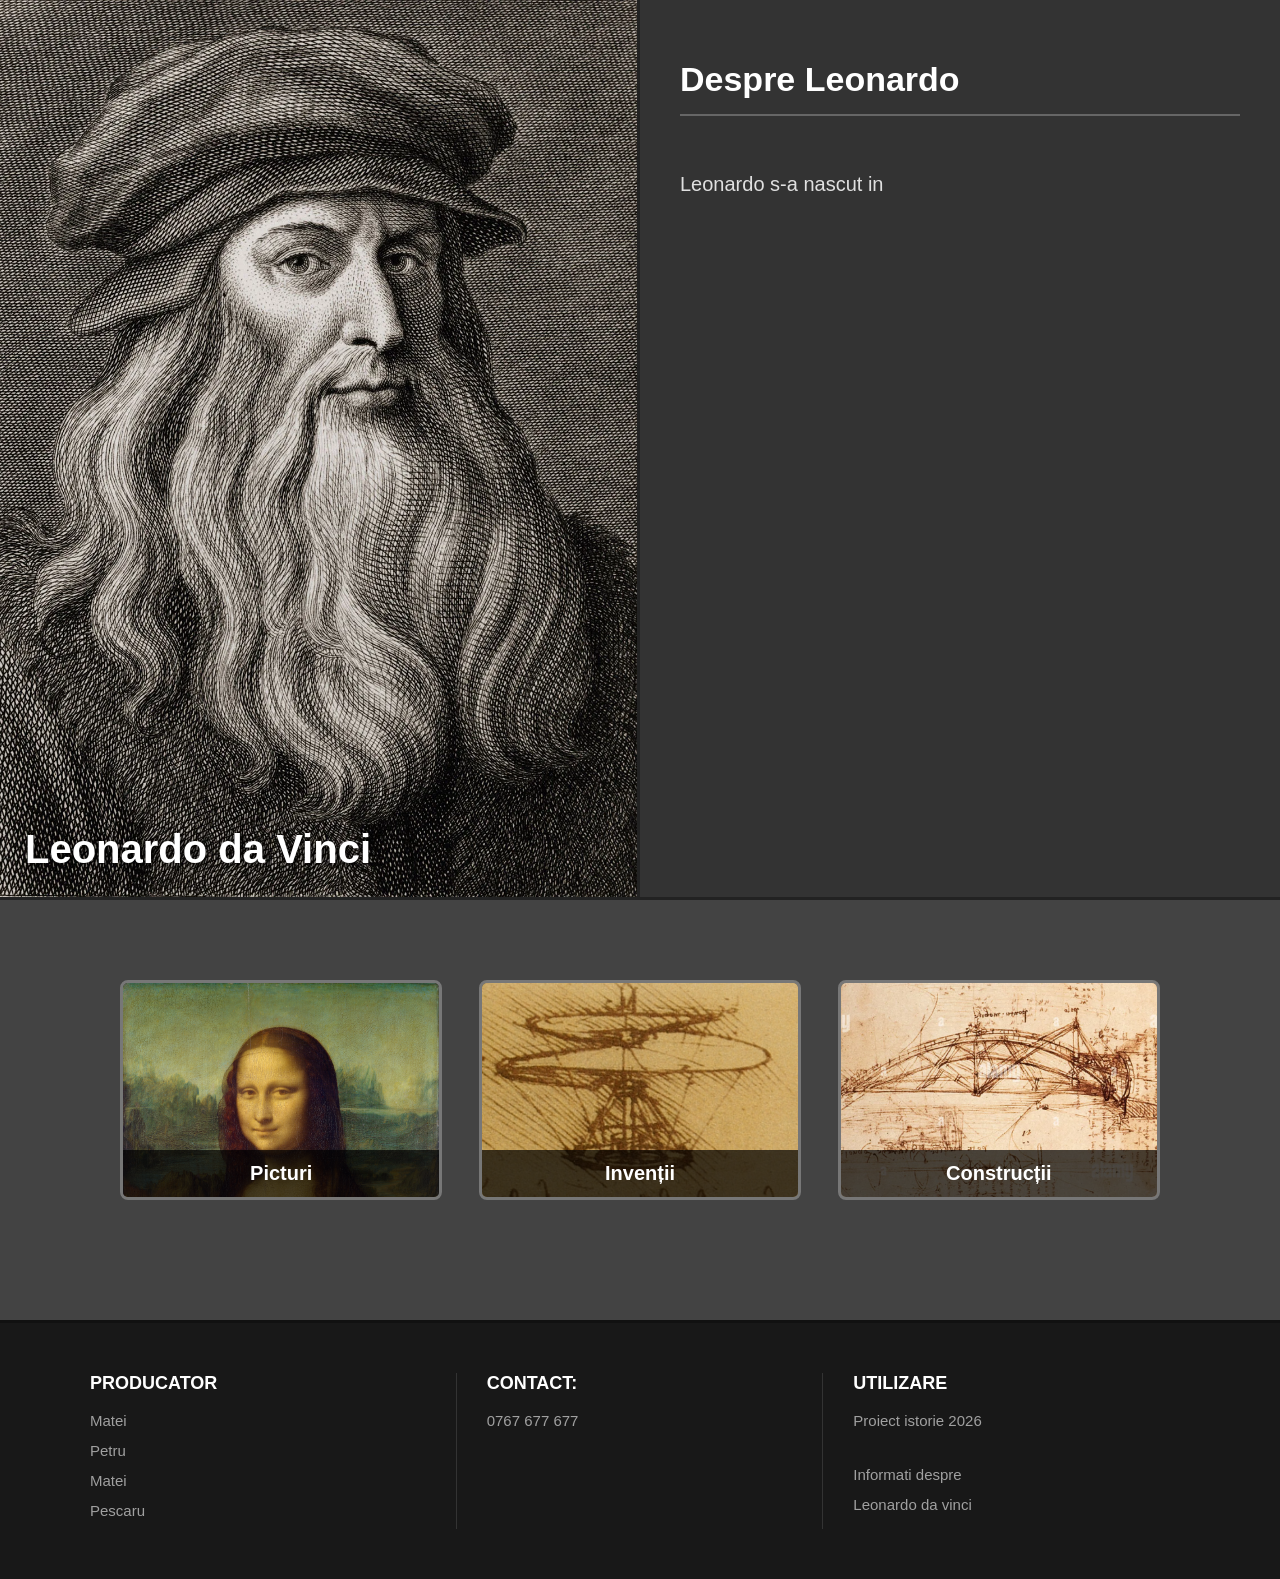
==== index.html @ 7d36aa70 "Add files via upload" ====
<!doctype html>
<html lang="ro">
  <head>
    <meta charset="UTF-8" />
    <meta name="viewport" content="width=device-width, initial-scale=1.0" />
    <title>Leonardo da Vinci</title>
    <link rel="stylesheet" href="style.css" />
  </head>
  <body>
    <div class="ecran-principal">
      <div class="jumatate-stanga">
        <img
          class="leonardo"
          src="Leonardo-da-Vinci-Italian-Renaissance-Florence-Engraving-1500.webp"
          alt="Leonardo da Vinci"
        />
        <p class="textpp">Leonardo da Vinci</p>
      </div>
      <div class="jumatate-dreapta">
        <h2>Despre Leonardo</h2>
        <p>Leonardo s-a nascut in</p>
      </div>
    </div>
    <div class="zona-scroll">
      <div class="trei-patratele">
        <a href="picturi.html" target="_blank" class="patrat-mic">
          <img class="poza-monalisa" src="Mona_Lisa.jpg" alt="Picturi" />
          <span class="text-jos-poza">Picturi</span>
        </a>
        <a href="inventi.html" target="_blank" class="patrat-mic">
          <img src="Leonardo_da_Vinci_helicopter.jpg" alt="Invenții" />
          <span class="text-jos-poza">Invenții</span>
        </a>
        <a href="constructi.html" target="_blank" class="patrat-mic">
          <img class="poza-pod" src="pod autoportant.webp" alt="Constructi" />
          <span class="text-jos-poza">Construcții</span>
        </a>
      </div>
    </div>

    <footer class="footer-site">
      <div class="footer-container">
        <div class="footer-coloana">
          <h3>Producator</h3>
          <p>Matei</p>
          <p>Petru</p>
          <p>Matei</p>
          <p>Pescaru</p>
        </div>
        <div class="footer-coloana">
          <h3>Contact:</h3>
          <p>0767 677 677</p>
        </div>
        <div class="footer-coloana">
          <h3>Utilizare</h3>
          <p>Proiect istorie 2026</p>
          <br>
          <p>Informati despre</p>
          <p>Leonardo da vinci</p>

        </div>
      </div>
    </footer>
  </body>
</html>
---- style.css ----
* {
  box-sizing: border-box;
}

body {
  background-color: #434343;
  font-family: Arial, sans-serif;
  color: white;
  margin: 0;
  padding: 0;
}

.ecran-principal {
  display: flex;
  width: 100%;
  height: 100vh;
  border-bottom: 3px solid #222;
}

.jumatate-stanga {
  width: 50%;
  height: 100%;
  position: relative;
  border-right: 3px solid #222;
}

.jumatate-dreapta {
  width: 50%;
  height: 100%;
  background-color: #333333;
  padding: 60px;
  display: flex;
  flex-direction: column;
  justify-content: flex-start;
  overflow-y: auto;
}


.leonardo {
  width: 100%;
  height: 100%;
  object-fit: cover;
  object-position: top center;
  display: block;
}

.textpp {
  position: absolute;
  bottom: 30px;
  left: 30px;
  margin: 0;
  font-size: 55px;
  font-weight: bold;
  color: white;
  text-shadow: 2px 2px 8px black;
}

.jumatate-dreapta h2 {
  font-size: 42px;
  margin-top: 20px;
  margin-bottom: 30px;
  border-bottom: 2px solid #666;
  padding-bottom: 15px;
}

.jumatate-dreapta p {
  font-size: 20px;
  line-height: 1.8;
  color: #e0e0e0;
  margin-bottom: 20px;
}

.zona-scroll {
  max-width: 1100px;
  margin: 0 auto;
  padding: 80px 30px;
}

.trei-patratele {
  display: flex;
  justify-content: space-between;
  gap: 30px;
}

.patrat-mic {
  width: 31%;
  height: 260px;
  position: relative;
  border: 3px solid #777;
  border-radius: 8px;
  overflow: hidden;
  display: block;
  text-decoration: none;
  background-color: #2b2b2b;
  transition: 0.2s;
}

.patrat-mic:hover {
  border-color: white;
  transform: scale(1.03);
}

.patrat-mic img {
  width: 100%;
  height: 100%;
  object-fit: cover;
  display: block;
}

.poza-monalisa {
  width: 100%;
  height: 100%;
  object-fit: cover;
  object-position: top center;
}

.poza-pod {
  width: 100%;
  height: 100%;
  object-fit: cover;
  transform: scale(1);
}

.text-jos-poza {
  position: absolute;
  bottom: 0;
  left: 0;
  width: 100%;
  background-color: rgba(0, 0, 0, 0.7);
  color: white;
  text-align: center;
  padding: 12px 0;
  font-size: 20px;
  font-weight: bold;
}

.footer-site {
  background-color: #181818;
  border-top: 3px solid #111111;
  padding: 50px 30px;
  margin-top: 40px;
}

.footer-container {
  max-width: 1100px;
  margin: 0 auto;
  display: grid;
  grid-template-columns: repeat(3, 1fr);
}

.footer-coloana {
  padding: 0 30px;
  border-right: 1px solid #333333;
}

.footer-coloana:first-child {
  padding-left: 0;
}

.footer-coloana:last-child {
  border-right: none;
  padding-right: 0;
}

.footer-coloana h3 {
  font-size: 18px;
  margin-top: 0;
  margin-bottom: 15px;
  color: white;
  text-transform: uppercase;
}

.footer-coloana p {
  font-size: 15px;
  line-height: 1.6;
  color: #a0a0a0;
  margin: 6px 0;
}

/* --- 1. TELEFON VERTICAL (PORTRAIT): o singura coloana --- */
@media (max-width: 600px) and (orientation: portrait) {
  .ecran-principal {
    flex-direction: column;
    min-height: auto;
  }

  .jumatate-stanga {
    width: 100%;
    min-height: 380px;
    height: 380px;
    border-right: none;
    border-bottom: 3px solid #222;
  }

  .textpp {
    font-size: 32px;
    bottom: 20px;
    left: 20px;
  }

  .jumatate-dreapta {
    width: 100%;
    min-height: auto;
    padding: 30px 20px;
  }

  .jumatate-dreapta h2 {
    font-size: 28px;
    margin-top: 0;
  }

  .jumatate-dreapta p {
    font-size: 17px;
  }

  .zona-scroll {
    padding: 40px 20px;
  }

  .trei-patratele {
    flex-direction: column;
    align-items: center;
    gap: 25px;
  }

  .patrat-mic {
    width: 100%;
    max-width: 350px;
    height: 240px;
  }

  .footer-container {
    grid-template-columns: 1fr;
    gap: 25px;
  }

  .footer-coloana {
    padding: 0 0 20px 0;
    border-right: none;
    border-bottom: 1px solid #333333;
  }

  .footer-coloana:last-child {
    border-bottom: none;
    padding-bottom: 0;
  }
}

/* --- 2. TELEFON ORIZONTAL (LANDSCAPE): la fel ca pe PC, adaptat la inaltime mica --- */
@media (max-height: 500px) and (orientation: landscape) {
  .textpp {
    font-size: 28px;
    bottom: 15px;
    left: 15px;
  }

  .jumatate-dreapta {
    padding: 25px;
  }

  .jumatate-dreapta h2 {
    font-size: 24px;
    margin-top: 0;
    margin-bottom: 15px;
  }

  .jumatate-dreapta p {
    font-size: 15px;
    line-height: 1.5;
  }

  .zona-scroll {
    padding: 40px 20px;
  }

  .patrat-mic {
    height: 170px;
  }
}

/* --- 3. TABLETA / IPAD (VERTICAL SI ORIZONTAL): la fel ca pe PC --- */
@media (min-width: 601px) and (max-width: 1366px) and (min-height: 501px) {
  .textpp {
    font-size: 40px;
    bottom: 25px;
    left: 25px;
  }

  .jumatate-dreapta {
    padding: 40px;
  }

  .jumatate-dreapta h2 {
    font-size: 34px;
  }

  .patrat-mic {
    height: 220px;
  }
}
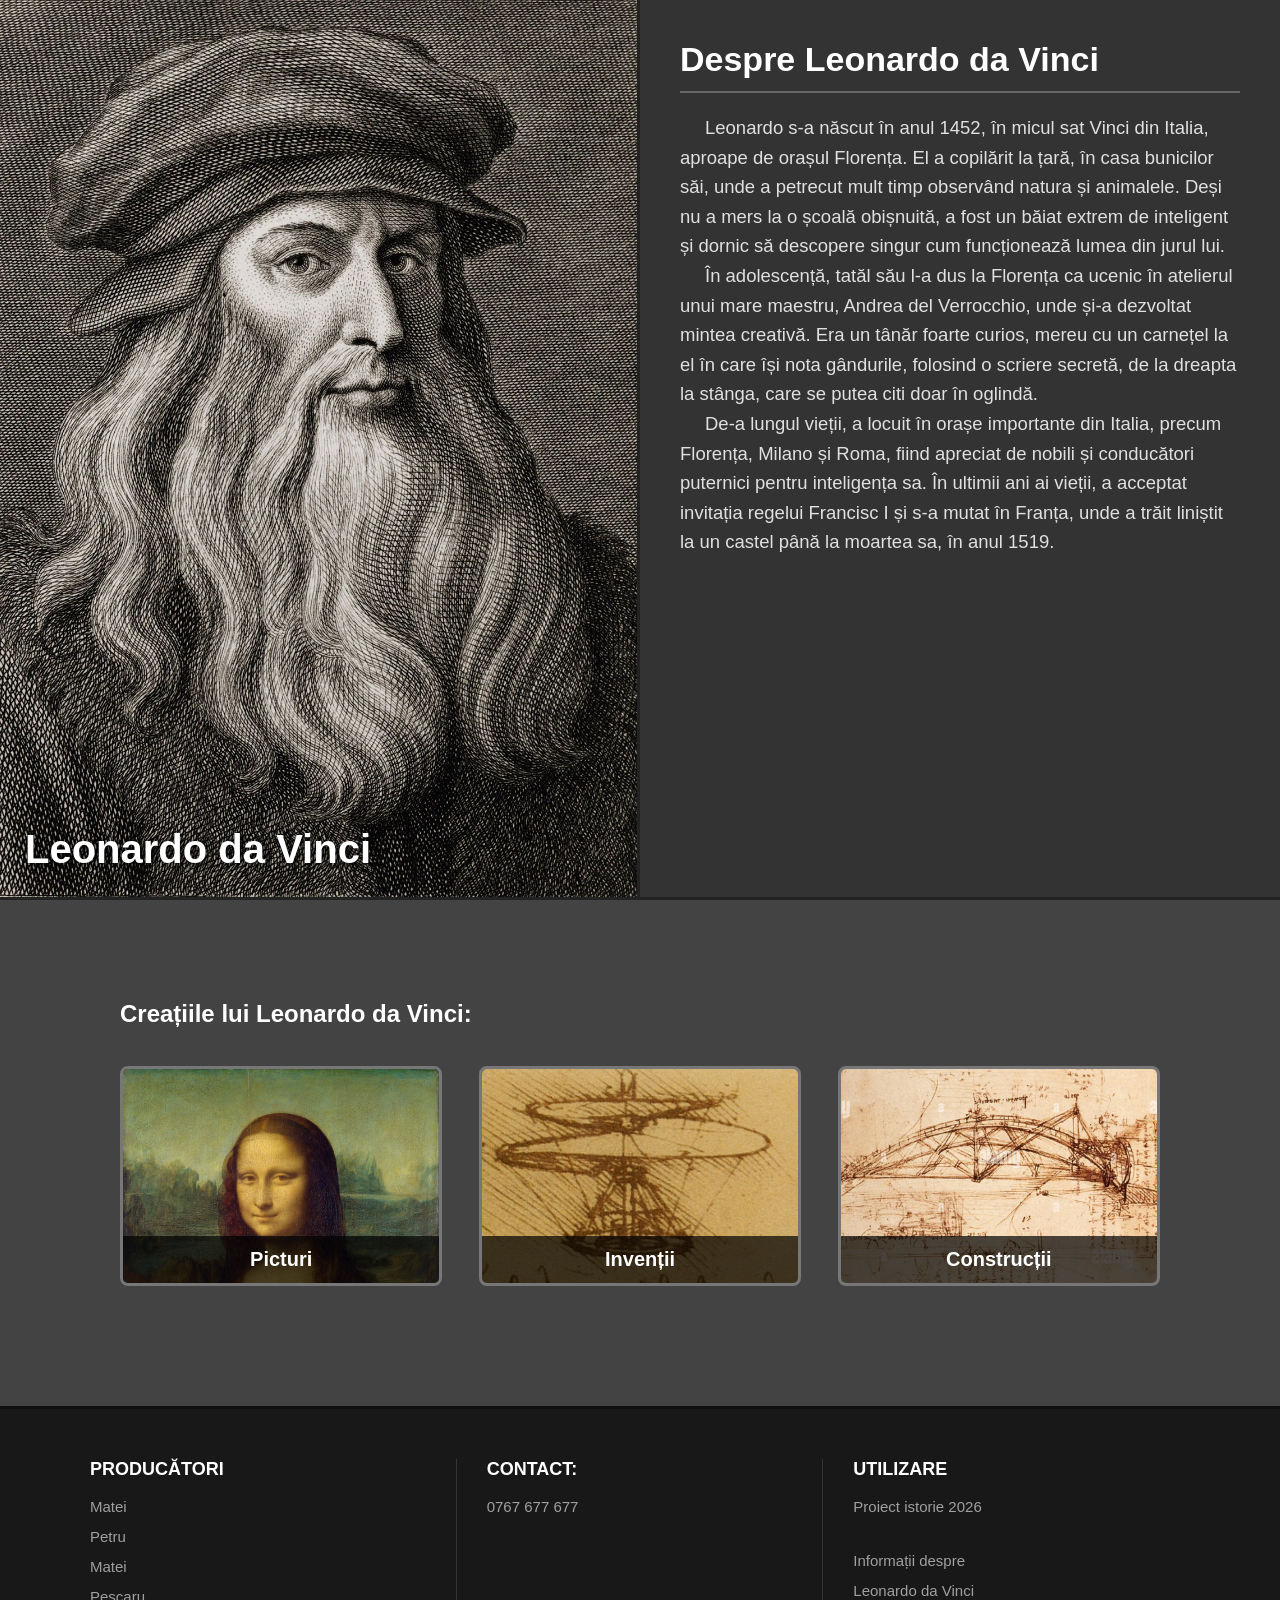
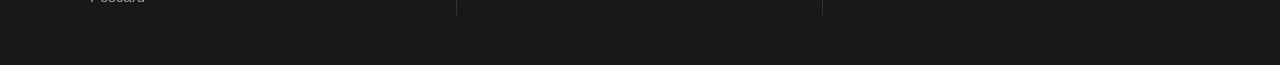
==== commit a529950f: "Add files via upload" ====
--- a/index.html
+++ b/index.html
@@ -6,6 +6,7 @@
     <title>Leonardo da Vinci</title>
     <link rel="stylesheet" href="style.css" />
   </head>
+
   <body>
     <div class="ecran-principal">
       <div class="jumatate-stanga">
@@ -17,31 +18,52 @@
         <p class="textpp">Leonardo da Vinci</p>
       </div>
       <div class="jumatate-dreapta">
-        <h2>Despre Leonardo</h2>
-        <p>Leonardo s-a nascut in</p>
+        <h2>Despre Leonardo da Vinci</h2>
+        <p class="textleo">
+          Leonardo s-a născut în anul 1452, în micul sat Vinci din Italia,
+          aproape de orașul Florența. El a copilărit la țară, în casa bunicilor
+          săi, unde a petrecut mult timp observând natura și animalele. Deși nu
+          a mers la o școală obișnuită, a fost un băiat extrem de inteligent și
+          dornic să descopere singur cum funcționează lumea din jurul lui.
+        </p>
+        <p class="textleo">
+          În adolescență, tatăl său l-a dus la Florența ca ucenic în atelierul
+          unui mare maestru, Andrea del Verrocchio, unde și-a dezvoltat mintea
+          creativă. Era un tânăr foarte curios, mereu cu un carnețel la el în
+          care își nota gândurile, folosind o scriere secretă, de la dreapta la
+          stânga, care se putea citi doar în oglindă.
+        </p>
+        <p class="textleo">
+          De-a lungul vieții, a locuit în orașe importante din Italia, precum
+          Florența, Milano și Roma, fiind apreciat de nobili și conducători
+          puternici pentru inteligența sa. În ultimii ani ai vieții, a acceptat
+          invitația regelui Francisc I și s-a mutat în Franța, unde a trăit
+          liniștit la un castel până la moartea sa, în anul 1519.
+        </p>
       </div>
     </div>
     <div class="zona-scroll">
+      <h2>Creațiile lui Leonardo da Vinci:</h2>
+      <br />
       <div class="trei-patratele">
-        <a href="picturi.html" target="_blank" class="patrat-mic">
+        <a href="picturi.html" class="patrat-mic">
           <img class="poza-monalisa" src="Mona_Lisa.jpg" alt="Picturi" />
           <span class="text-jos-poza">Picturi</span>
         </a>
-        <a href="inventi.html" target="_blank" class="patrat-mic">
+        <a href="inventi.html" class="patrat-mic">
           <img src="Leonardo_da_Vinci_helicopter.jpg" alt="Invenții" />
           <span class="text-jos-poza">Invenții</span>
         </a>
-        <a href="constructi.html" target="_blank" class="patrat-mic">
+        <a href="constructi.html" class="patrat-mic">
           <img class="poza-pod" src="pod autoportant.webp" alt="Constructi" />
           <span class="text-jos-poza">Construcții</span>
         </a>
       </div>
     </div>
-
     <footer class="footer-site">
       <div class="footer-container">
         <div class="footer-coloana">
-          <h3>Producator</h3>
+          <h3>Producători</h3>
           <p>Matei</p>
           <p>Petru</p>
           <p>Matei</p>
@@ -54,10 +76,9 @@
         <div class="footer-coloana">
           <h3>Utilizare</h3>
           <p>Proiect istorie 2026</p>
-          <br>
-          <p>Informati despre</p>
-          <p>Leonardo da vinci</p>
-
+          <br />
+          <p>Informații despre</p>
+          <p>Leonardo da Vinci</p>
         </div>
       </div>
     </footer>
--- a/style.css
+++ b/style.css
@@ -23,18 +23,6 @@
   position: relative;
   border-right: 3px solid #222;
 }
-
-.jumatate-dreapta {
-  width: 50%;
-  height: 100%;
-  background-color: #333333;
-  padding: 60px;
-  display: flex;
-  flex-direction: column;
-  justify-content: flex-start;
-  overflow-y: auto;
-}
-
 
 .leonardo {
   width: 100%;
@@ -54,20 +42,32 @@
   color: white;
   text-shadow: 2px 2px 8px black;
 }
+.jumatate-dreapta {
+  width: 50%;
+  height: 100%;
+  background-color: #333333;
+  padding: 75px 50px 40px 50px;
+  display: flex;
+  flex-direction: column;
+  justify-content: flex-start;
+  overflow-y: hidden;
+}
+
 
 .jumatate-dreapta h2 {
-  font-size: 42px;
-  margin-top: 20px;
-  margin-bottom: 30px;
+  font-size: 38px;
+  margin-top: 0;
+  margin-bottom: 20px;
   border-bottom: 2px solid #666;
-  padding-bottom: 15px;
+  padding-bottom: 12px;
 }
 
 .jumatate-dreapta p {
-  font-size: 20px;
-  line-height: 1.8;
+  font-size: 18.5px;
+  line-height: 1.6;
   color: #e0e0e0;
-  margin-bottom: 20px;
+  margin: 0;
+  text-indent: 25px;
 }
 
 .zona-scroll {
@@ -297,4 +297,4 @@
   .patrat-mic {
     height: 220px;
   }
-}
+}
